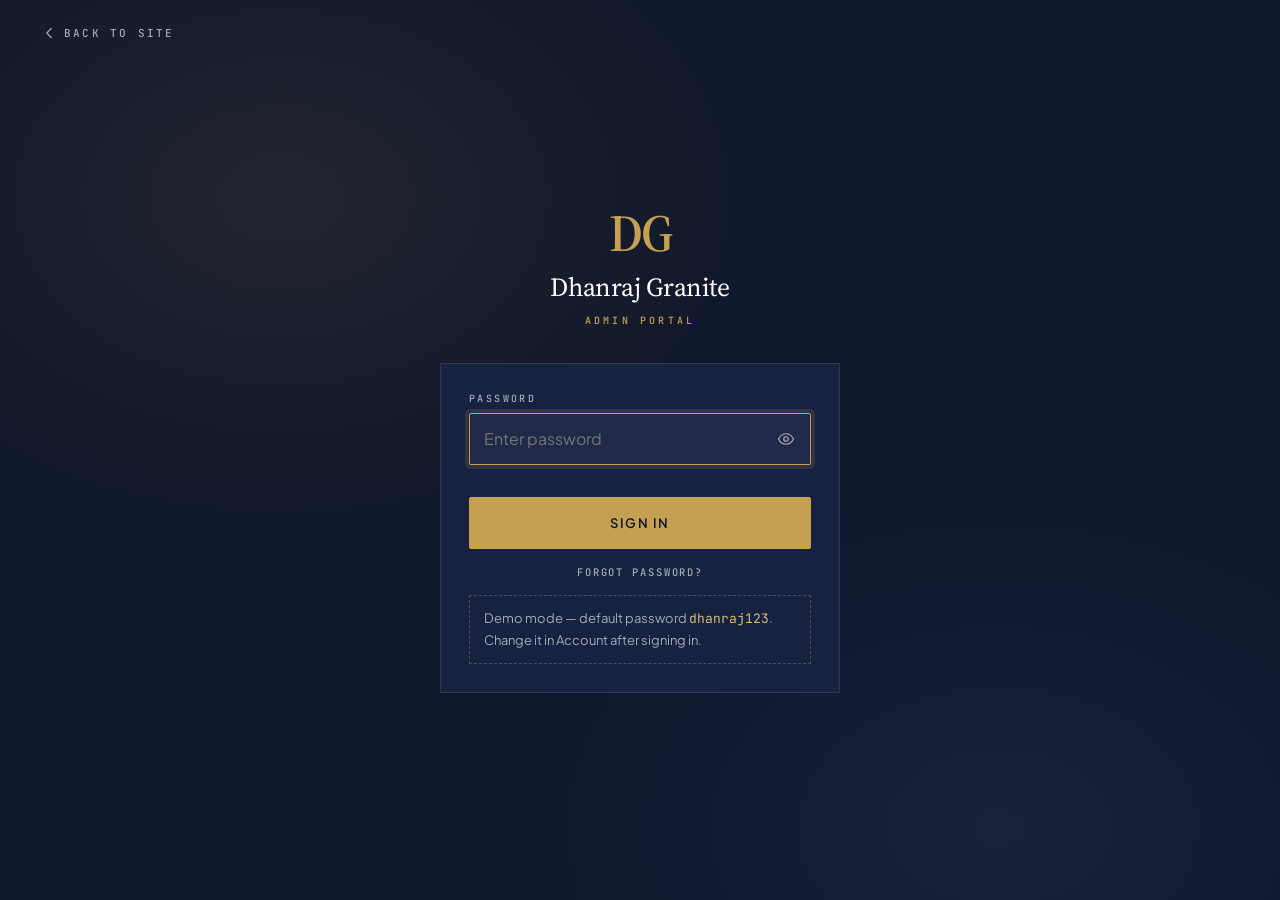
==== admin.html @ 859ed2db "Build Dhanraj Granite website with admin-managed catalogue Customer site (home, products with filter" ====
<!doctype html>
<html lang="en">
<head>
  <meta charset="utf-8">
  <meta name="viewport" content="width=device-width, initial-scale=1, viewport-fit=cover">
  <meta name="robots" content="noindex, nofollow">
  <title>Admin — Dhanraj Granite</title>
  <meta name="theme-color" content="#0f172b">
  <link rel="icon" href="data:image/svg+xml,%3Csvg xmlns='http://www.w3.org/2000/svg' viewBox='0 0 64 64'%3E%3Crect width='64' height='64' rx='12' fill='%230f172b'/%3E%3Ctext x='50%25' y='56%25' text-anchor='middle' dominant-baseline='middle' font-family='Georgia,serif' font-weight='700' font-size='30' fill='%23c6a052'%3EDG%3C/text%3E%3C/svg%3E">
  <link rel="preconnect" href="https://fonts.googleapis.com">
  <link rel="preconnect" href="https://fonts.gstatic.com" crossorigin>
  <link rel="stylesheet" href="https://fonts.googleapis.com/css2?family=JetBrains+Mono:wght@400;500&family=Plus+Jakarta+Sans:wght@300;400;500;600&family=Source+Serif+4:ital,opsz,wght@0,8..60,300;0,8..60,400;0,8..60,600;1,8..60,400&display=swap">
  <link rel="stylesheet" href="assets/css/main.css">
  <link rel="stylesheet" href="assets/css/admin.css">
</head>
<body class="admin">
  <div id="root"><div class="ad-boot"><span class="logo__mark">DG</span></div></div>
  <div class="drawer" id="drawer" aria-hidden="true">
    <div class="drawer__scrim" data-dclose></div>
    <aside class="drawer__panel" role="dialog" aria-modal="true" aria-labelledby="drawerTitle"></aside>
  </div>
  <div class="confirm" id="confirm" aria-hidden="true"></div>
  <script type="module" src="assets/js/admin.js"></script>
</body>
</html>
---- assets/css/main.css ----
/* Dhanraj Granite — customer site */

:root {
  --navy: #0f172b;
  --navy-2: #172140;
  --navy-3: #1f2b4f;
  --ink: #131a2c;
  --gold: #c6a052;
  --gold-2: #dcbd72;
  --gold-soft: rgba(198, 160, 82, 0.14);
  --paper: #f6f4ef;
  --paper-2: #efebe3;
  --stone: #e6e0d4;
  --muted: #6a6f7d;
  --muted-light: rgba(255, 255, 255, 0.62);
  --line: rgba(19, 26, 44, 0.1);
  --line-light: rgba(255, 255, 255, 0.1);
  --wa: #25d366;

  --serif: 'Source Serif 4', 'Iowan Old Style', Georgia, serif;
  --sans: 'Plus Jakarta Sans', system-ui, -apple-system, 'Segoe UI', sans-serif;
  --mono: 'JetBrains Mono', ui-monospace, 'SFMono-Regular', Menlo, monospace;

  --gutter: clamp(16px, 4vw, 40px);
  --maxw: 1240px;
  --header-h: 76px;
  --ease: cubic-bezier(0.22, 0.7, 0.18, 1);
  --ease-soft: cubic-bezier(0.4, 0, 0.2, 1);
  --radius: 2px;
  --shadow: 0 1px 2px rgba(15, 23, 43, 0.04), 0 12px 32px -12px rgba(15, 23, 43, 0.18);
  --shadow-lg: 0 30px 80px -20px rgba(8, 12, 26, 0.45);
}

*, *::before, *::after { box-sizing: border-box; }
html { -webkit-text-size-adjust: 100%; scroll-behavior: smooth; }
html.locked { overflow: hidden; padding-right: var(--sbw, 0); }
body {
  margin: 0;
  background: var(--paper);
  color: var(--ink);
  font: 400 16px/1.65 var(--sans);
  -webkit-font-smoothing: antialiased;
  -moz-osx-font-smoothing: grayscale;
  text-rendering: optimizeLegibility;
  overflow-x: hidden;
}
img { display: block; max-width: 100%; height: auto; }
a { color: inherit; text-decoration: none; }
button { font: inherit; color: inherit; background: none; border: 0; cursor: pointer; padding: 0; }
input, select, textarea { font: inherit; color: inherit; }
::selection { background: var(--gold); color: var(--navy); }
:focus-visible { outline: 2px solid var(--gold); outline-offset: 3px; }

h1, h2, h3, h4 { font-family: var(--serif); font-weight: 400; letter-spacing: -0.015em; line-height: 1.08; margin: 0; }
h1 em, h2 em, h3 em { font-style: italic; }
p { margin: 0; }

.container { width: 100%; max-width: calc(var(--maxw) + var(--gutter) * 2); margin: 0 auto; padding: 0 var(--gutter); }
.eyebrow {
  display: inline-block;
  font: 500 11px/1.4 var(--mono);
  letter-spacing: 0.32em;
  text-transform: uppercase;
  color: var(--gold);
}
.lead { font-size: clamp(16px, 1.6vw, 18px); color: var(--muted); max-width: 640px; }
.gold { color: var(--gold); }
.sr-only { position: absolute; width: 1px; height: 1px; overflow: hidden; clip: rect(0 0 0 0); white-space: nowrap; }

/* ----------------------------------------------------------------- logo */
.logo { display: inline-flex; align-items: center; gap: 10px; line-height: 1; }
.logo__mark { font: 600 32px/1 var(--serif); color: var(--gold); letter-spacing: -0.04em; }
.logo__word { display: flex; flex-direction: column; gap: 3px; padding-left: 10px; border-left: 1px solid rgba(198, 160, 82, 0.55); }
.logo__word b { font: 600 12px/1 var(--serif); letter-spacing: 0.16em; color: var(--gold-2); }
.logo__word i { font: 400 12px/1 var(--serif); letter-spacing: 0.24em; color: var(--gold); font-style: normal; }
.logo--lg .logo__mark { font-size: 52px; }
.logo--lg .logo__word b, .logo--lg .logo__word i { font-size: 18px; }

/* --------------------------------------------------------------- buttons */
.btn {
  --bg: var(--gold);
  --fg: var(--navy);
  position: relative;
  display: inline-flex;
  align-items: center;
  justify-content: center;
  gap: 10px;
  min-height: 52px;
  padding: 0 26px;
  background: var(--bg);
  color: var(--fg);
  border: 1px solid var(--bg);
  border-radius: var(--radius);
  font: 600 13px/1 var(--sans);
  letter-spacing: 0.12em;
  text-transform: uppercase;
  white-space: nowrap;
  overflow: hidden;
  isolation: isolate;
  transition: color 0.45s var(--ease), border-color 0.45s var(--ease), transform 0.45s var(--ease), box-shadow 0.45s var(--ease);
}
.btn::before {
  content: '';
  position: absolute;
  inset: 0;
  background: var(--gold-2);
  transform: translateY(101%);
  transition: transform 0.55s var(--ease);
  z-index: -1;
}
.btn:hover::before { transform: translateY(0); }
.btn:hover { box-shadow: 0 10px 30px -10px rgba(198, 160, 82, 0.6); }
.btn:active { transform: translateY(1px) scale(0.99); }
.btn svg { transition: transform 0.45s var(--ease); }
.btn:hover svg { transform: translate(2px, -2px); }
.btn--ghost { --bg: transparent; --fg: #fff; border-color: rgba(255, 255, 255, 0.4); }
.btn--ghost::before { background: #fff; }
.btn--ghost:hover { color: var(--navy); border-color: #fff; box-shadow: none; }
.btn--line { --bg: transparent; --fg: var(--ink); border-color: var(--line); background: transparent; }
.btn--line::before { background: var(--navy); }
.btn--line:hover { color: #fff; border-color: var(--navy); box-shadow: none; }
.btn--wa { --bg: var(--wa); --fg: #fff; }
.btn--wa::before { background: #1fbe5b; }
.btn--wa:hover { box-shadow: 0 10px 30px -10px rgba(37, 211, 102, 0.6); }
.btn--sm { min-height: 42px; padding: 0 18px; font-size: 12px; }
.btn--block { width: 100%; }

.link-arrow {
  display: inline-flex; align-items: center; gap: 8px;
  font-weight: 500; color: var(--ink);
  transition: color 0.3s, gap 0.4s var(--ease);
}
.link-arrow:hover { color: var(--gold); gap: 12px; }

/* ---------------------------------------------------------------- header */
.header {
  position: fixed;
  inset: 0 0 auto 0;
  z-index: 50;
  height: var(--header-h);
  color: #fff;
  transition: background 0.5s var(--ease-soft), box-shadow 0.5s var(--ease-soft), transform 0.5s var(--ease);
}
.header::before {
  content: '';
  position: absolute;
  inset: 0;
  background: rgba(15, 23, 43, 0.92);
  -webkit-backdrop-filter: saturate(1.4) blur(14px);
  backdrop-filter: saturate(1.4) blur(14px);
  transition: opacity 0.5s var(--ease-soft);
  z-index: -1;
}
.header.is-clear::before { opacity: 0; }
.header.is-hidden { transform: translateY(-100%); }
.header__in { height: 100%; display: flex; align-items: center; gap: 24px; }
#brand { margin-right: auto; }
.nav { display: flex; gap: 4px; }
.nav a {
  position: relative;
  padding: 8px 12px;
  font-size: 14.5px;
  color: rgba(255, 255, 255, 0.82);
  transition: color 0.3s;
}
.nav a::after {
  content: '';
  position: absolute;
  left: 12px; right: 12px; bottom: 2px;
  height: 1px;
  background: var(--gold);
  transform: scaleX(0);
  transform-origin: right;
  transition: transform 0.5s var(--ease);
}
.nav a:hover { color: #fff; }
.nav a:hover::after, .nav a.is-active::after { transform: scaleX(1); transform-origin: left; }
.nav a.is-active { color: var(--gold-2); }
.header__phone { display: inline-flex; align-items: center; gap: 8px; font: 400 12.5px var(--mono); color: rgba(255, 255, 255, 0.82); white-space: nowrap; }
.header__phone:hover { color: var(--gold-2); }
.header .btn { min-height: 40px; padding: 0 18px; font-size: 12px; }
.burger { display: none; width: 44px; height: 44px; margin-right: -10px; align-items: center; justify-content: center; position: relative; }
.burger span { position: absolute; left: 12px; right: 12px; height: 1.5px; background: #fff; transition: transform 0.5s var(--ease), opacity 0.3s; }
.burger span:nth-child(1) { transform: translateY(-4px); }
.burger span:nth-child(2) { transform: translateY(4px); }
.menu-open .burger span:nth-child(1) { transform: rotate(45deg); }
.menu-open .burger span:nth-child(2) { transform: rotate(-45deg); }

.mobile-menu {
  position: fixed;
  inset: 0;
  z-index: 45;
  background: var(--navy);
  color: #fff;
  display: flex;
  flex-direction: column;
  padding: calc(var(--header-h) + 24px) var(--gutter) 32px;
  clip-path: circle(0 at calc(100% - 38px) 38px);
  transition: clip-path 0.8s var(--ease);
  visibility: hidden;
}
.menu-open .mobile-menu { clip-path: circle(150% at calc(100% - 38px) 38px); visibility: visible; }
.mobile-menu nav { display: flex; flex-direction: column; }
.mobile-menu nav a {
  font: 400 clamp(30px, 8vw, 42px)/1.25 var(--serif);
  padding: 6px 0;
  opacity: 0;
  transform: translateY(16px);
  transition: opacity 0.5s var(--ease), transform 0.6s var(--ease), color 0.3s;
}
.mobile-menu nav a.is-active { color: var(--gold-2); font-style: italic; }
.menu-open .mobile-menu nav a { opacity: 1; transform: none; }
.mobile-menu__foot { margin-top: auto; display: grid; gap: 14px; opacity: 0; transition: opacity 0.6s 0.35s; }
.menu-open .mobile-menu__foot { opacity: 1; }
.mobile-menu__foot a.plain { display: flex; gap: 10px; align-items: center; color: var(--muted-light); font-size: 15px; }

@media (max-width: 1100px) {
  .header__phone { display: none; }
}
@media (max-width: 960px) {
  :root { --header-h: 64px; }
  .nav, .header .btn { display: none; }
  .burger { display: inline-flex; }
  .logo__mark { font-size: 28px; }
}

/* ------------------------------------------------------------------ main */
main { min-height: 70vh; transition: opacity 0.35s var(--ease-soft), transform 0.5s var(--ease); }
main.is-leaving { opacity: 0; transform: translateY(10px); }
.section { padding: clamp(72px, 10vw, 140px) 0; }
.section--tight { padding: clamp(56px, 7vw, 96px) 0; }
.section--dark { background: var(--navy); color: #fff; }
.section--stone { background: var(--paper-2); }
.section__head { display: flex; align-items: flex-end; justify-content: space-between; gap: 24px; margin-bottom: clamp(32px, 5vw, 56px); flex-wrap: wrap; }
.section__head h2 { font-size: clamp(34px, 5vw, 60px); margin-top: 14px; }
.section__head .lead { margin-top: 16px; }

/* page head (inner pages) */
.page-head { padding: calc(var(--header-h) + clamp(56px, 9vw, 120px)) 0 clamp(48px, 7vw, 96px); border-bottom: 1px solid var(--line); position: relative; overflow: hidden; }
.page-head h1 { font-size: clamp(48px, 8.5vw, 108px); margin: 18px 0 24px; line-height: 0.98; }
.page-head h1 em { display: block; }
.page-head::after {
  content: '';
  position: absolute;
  right: -10%; top: 10%;
  width: min(560px, 60vw); aspect-ratio: 1;
  background: radial-gradient(circle, rgba(198, 160, 82, 0.12), transparent 65%);
  pointer-events: none;
  animation: drift 18s ease-in-out infinite alternate;
}
@keyframes drift { to { transform: translate(-8%, 12%) scale(1.1); } }

/* ------------------------------------------------------------------ hero */
.hero {
  position: relative;
  min-height: 100vh;
  min-height: 100svh;
  display: flex;
  flex-direction: column;
  justify-content: flex-end;
  color: #fff;
  background: var(--navy);
  overflow: hidden;
  isolation: isolate;
}
.hero__bg { position: absolute; inset: -6% 0; z-index: -2; will-change: transform; }
.hero__bg img { width: 100%; height: 100%; object-fit: cover; animation: kenburns 22s var(--ease-soft) both; }
@keyframes kenburns { from { transform: scale(1.12); } to { transform: scale(1); } }
.hero::before {
  content: '';
  position: absolute; inset: 0; z-index: -1;
  background:
    radial-gradient(120% 80% at 80% 20%, rgba(198, 160, 82, 0.12), transparent 60%),
    linear-gradient(180deg, rgba(15, 23, 43, 0.35) 0%, rgba(15, 23, 43, 0.55) 55%, rgba(15, 23, 43, 0.96) 100%);
}
.hero__content { padding-top: calc(var(--header-h) + 48px); padding-bottom: clamp(48px, 8vw, 88px); }
.hero h1 { font-size: clamp(46px, 9vw, 120px); line-height: 0.98; letter-spacing: -0.025em; margin: 22px 0 28px; }
.hero h1 .line { display: block; overflow: hidden; padding-bottom: 0.06em; }
.hero h1 .line > span { display: inline-block; transform: translateY(105%); animation: rise 1.3s var(--ease) forwards; }
.hero h1 .line:nth-child(2) > span { animation-delay: 0.14s; }
.hero h1 em { color: var(--gold); }
@keyframes rise { to { transform: none; } }
.hero p { max-width: 620px; color: rgba(255, 255, 255, 0.78); font-size: clamp(16px, 1.6vw, 19px); }
.hero__ctas { display: flex; gap: 14px; flex-wrap: wrap; margin-top: 36px; }
.hero .fade-up { opacity: 0; transform: translateY(18px); animation: fadeUp 1.1s var(--ease) forwards; }
.hero .d1 { animation-delay: 0.35s; } .hero .d2 { animation-delay: 0.5s; } .hero .d3 { animation-delay: 0.65s; }
@keyframes fadeUp { to { opacity: 1; transform: none; } }
.hero__scroll {
  position: absolute; right: var(--gutter); bottom: clamp(48px, 8vw, 88px);
  display: flex; flex-direction: column; align-items: center; gap: 12px;
  font: 400 10px var(--mono); letter-spacing: 0.3em; color: var(--muted-light); writing-mode: vertical-rl;
}
.hero__scroll::after { content: ''; width: 1px; height: 56px; background: linear-gradient(var(--gold), transparent); animation: scrollcue 2.4s ease-in-out infinite; transform-origin: top; }
@keyframes scrollcue { 0% { transform: scaleY(0); } 50% { transform: scaleY(1); } 100% { transform: scaleY(1); opacity: 0; } }
@media (max-width: 720px) { .hero__scroll { display: none; } .hero__ctas .btn { flex: 1 1 auto; } }

/* stats */
.stats { background: var(--navy); color: #fff; }
.stats__grid { display: grid; grid-template-columns: repeat(4, 1fr); }
.stat { padding: clamp(28px, 4vw, 48px) clamp(16px, 2.4vw, 32px); border-left: 1px solid var(--line-light); }
.stat:first-child { border-left: 0; padding-left: 0; }
.stat b { display: block; font: 400 clamp(36px, 4.6vw, 56px)/1 var(--serif); color: var(--gold-2); letter-spacing: -0.02em; }
.stat span { display: block; margin-top: 12px; font: 400 10.5px/1.5 var(--mono); letter-spacing: 0.26em; text-transform: uppercase; color: var(--muted-light); }
@media (max-width: 720px) {
  .stats__grid { grid-template-columns: 1fr 1fr; }
  .stat { padding: 28px 16px; }
  .stat:nth-child(odd) { border-left: 0; padding-left: 0; }
  .stat:nth-child(n + 3) { border-top: 1px solid var(--line-light); }
}

/* -------------------------------------------------------------- products */
.grid { display: grid; gap: clamp(16px, 2.4vw, 28px); }
.grid--4 { grid-template-columns: repeat(4, 1fr); }
.grid--3 { grid-template-columns: repeat(3, 1fr); }
.grid--2 { grid-template-columns: repeat(2, 1fr); }
@media (max-width: 1000px) { .grid--4 { grid-template-columns: repeat(3, 1fr); } }
@media (max-width: 820px) { .grid--4, .grid--3 { grid-template-columns: repeat(2, 1fr); } }
@media (max-width: 640px) { .grid--2 { grid-template-columns: 1fr; } }

.card { position: relative; display: block; text-align: left; width: 100%; }
.card__media {
  position: relative;
  display: block;
  aspect-ratio: 4 / 5;
  overflow: hidden;
  background: var(--stone);
  border-radius: var(--radius);
}
.card__media img {
  width: 100%; height: 100%; object-fit: cover;
  transition: transform 1.4s var(--ease), filter 0.8s var(--ease);
}
.card__media::after {
  content: '';
  position: absolute; inset: 0;
  background: linear-gradient(180deg, transparent 55%, rgba(15, 23, 43, 0.35));
  opacity: 0;
  transition: opacity 0.6s var(--ease);
}
.card:hover .card__media img { transform: scale(1.06); }
.card:hover .card__media::after { opacity: 1; }
.card__tag {
  position: absolute; left: 12px; bottom: 12px; z-index: 1;
  padding: 6px 10px;
  background: rgba(15, 23, 43, 0.82);
  color: #fff;
  font: 500 9.5px/1 var(--mono);
  letter-spacing: 0.22em;
  text-transform: uppercase;
  -webkit-backdrop-filter: blur(6px);
  backdrop-filter: blur(6px);
}
.card__peek {
  position: absolute; right: 12px; top: 12px; z-index: 1;
  width: 40px; height: 40px; border-radius: 50%;
  display: grid; place-items: center;
  background: rgba(255, 255, 255, 0.92); color: var(--navy);
  opacity: 0; transform: scale(0.8);
  transition: opacity 0.4s var(--ease), transform 0.5s var(--ease);
}
.card:hover .card__peek { opacity: 1; transform: none; }
.card__body { padding-top: 16px; }
.card__title { font: 400 clamp(19px, 2vw, 23px)/1.2 var(--serif); }
.card__meta { margin-top: 6px; font: 400 10.5px/1.5 var(--mono); letter-spacing: 0.18em; text-transform: uppercase; color: var(--muted); }
.card__actions { display: flex; align-items: center; justify-content: space-between; gap: 10px; margin-top: 14px; padding-top: 14px; border-top: 1px solid var(--line); }
.card__actions .specs { font: 500 11px var(--mono); letter-spacing: 0.18em; text-transform: uppercase; color: var(--ink); transition: color 0.3s; }
.card__actions .specs:hover { color: var(--gold); }
.pill-wa {
  display: inline-flex; align-items: center; gap: 6px;
  padding: 7px 12px 7px 9px;
  border-radius: 999px;
  background: rgba(37, 211, 102, 0.1);
  color: #128c4a;
  font: 600 11px var(--sans); letter-spacing: 0.06em; text-transform: uppercase;
  transition: background 0.3s, color 0.3s;
}
.pill-wa svg { width: 16px; height: 16px; }
.pill-wa:hover { background: var(--wa); color: #fff; }
@media (max-width: 520px) {
  .card__actions .specs { font-size: 10px; letter-spacing: 0.12em; }
  .pill-wa span { display: none; }
  .pill-wa { padding: 8px; }
  .card__tag { left: 8px; bottom: 8px; font-size: 8.5px; padding: 5px 7px; }
}

/* catalogue tools */
.tools { display: flex; gap: 12px; align-items: center; justify-content: space-between; flex-wrap: wrap; }
.search {
  position: relative; flex: 1 1 280px; max-width: 420px;
}
.search svg { position: absolute; left: 16px; top: 50%; transform: translateY(-50%); color: var(--muted); }
.search input {
  width: 100%; height: 50px; padding: 0 16px 0 46px;
  border: 1px solid var(--line); background: #fff; border-radius: var(--radius);
  outline: none; transition: border-color 0.3s, box-shadow 0.3s;
}
.search input:focus { border-color: var(--gold); box-shadow: 0 0 0 4px var(--gold-soft); }
.toggle-filters {
  display: inline-flex; align-items: center; gap: 10px; height: 50px; padding: 0 18px;
  border: 1px solid var(--line); background: #fff; border-radius: var(--radius);
  font: 500 11px var(--mono); letter-spacing: 0.2em; text-transform: uppercase;
  transition: border-color 0.3s, background 0.3s;
}
.toggle-filters:hover, .toggle-filters[aria-expanded='true'] { border-color: var(--ink); }
.toggle-filters .count { display: inline-grid; place-items: center; min-width: 20px; height: 20px; padding: 0 6px; border-radius: 10px; background: var(--gold); color: var(--navy); font-size: 10px; letter-spacing: 0; }
.filters { display: grid; grid-template-rows: 0fr; transition: grid-template-rows 0.6s var(--ease); }
.filters.is-open { grid-template-rows: 1fr; }
.filters > div { overflow: hidden; }
.filters__in { padding-top: 24px; display: grid; gap: 16px; }
.filter-row { display: flex; gap: 14px; align-items: baseline; }
.filter-row > span { flex: 0 0 96px; font: 500 10px var(--mono); letter-spacing: 0.24em; text-transform: uppercase; color: var(--muted); }
.chips { display: flex; flex-wrap: wrap; gap: 8px; }
.chip {
  padding: 8px 14px;
  border: 1px solid var(--line);
  border-radius: 999px;
  background: transparent;
  font: 500 11px/1 var(--mono); letter-spacing: 0.12em; text-transform: uppercase;
  color: var(--muted);
  transition: background 0.35s var(--ease), color 0.35s, border-color 0.35s;
}
.chip:hover { border-color: var(--ink); color: var(--ink); }
.chip.is-on { background: var(--gold); border-color: var(--gold); color: var(--navy); }
@media (max-width: 640px) {
  .filter-row { flex-direction: column; gap: 10px; }
  .filter-row > span { flex: none; }
  .search { max-width: none; }
  .chips { flex-wrap: nowrap; overflow-x: auto; margin: 0 calc(var(--gutter) * -1); padding: 0 var(--gutter) 4px; scrollbar-width: none; }
  .chips::-webkit-scrollbar { display: none; }
  .chip { flex: 0 0 auto; }
}
.result-count { margin: 32px 0 20px; font: 400 11px var(--mono); letter-spacing: 0.22em; text-transform: uppercase; color: var(--muted); }
.empty { padding: 72px 0; text-align: center; color: var(--muted); }
.empty h3 { font-size: 28px; color: var(--ink); margin-bottom: 8px; }

/* grid item entrance */
.stagger > * { animation: itemIn 0.9s var(--ease) both; }
@keyframes itemIn { from { opacity: 0; transform: translateY(22px); } }

/* -------------------------------------------------------- process (home) */
.process { display: grid; grid-template-columns: 1fr 1.6fr; gap: clamp(32px, 6vw, 96px); align-items: start; }
.process h2 { font-size: clamp(36px, 5vw, 62px); margin: 16px 0 20px; }
.process p.lead { color: var(--muted-light); }
.process__list { display: grid; grid-template-columns: repeat(2, 1fr); gap: 1px; background: var(--line-light); border: 1px solid var(--line-light); }
.process__item { background: var(--navy); padding: clamp(24px, 3vw, 36px); transition: background 0.6s var(--ease); min-height: 200px; }
.process__item:hover { background: var(--navy-2); }
.process__item b { font: 400 13px var(--mono); color: var(--gold); letter-spacing: 0.1em; }
.process__item h3 { font-size: 22px; margin: 18px 0 10px; }
.process__item p { color: var(--muted-light); font-size: 14.5px; }
@media (max-width: 900px) { .process { grid-template-columns: 1fr; } }
@media (max-width: 560px) { .process__list { grid-template-columns: 1fr; } .process__item { min-height: 0; } }

/* gallery preview / masonry */
.masonry { columns: 3 300px; column-gap: clamp(12px, 2vw, 22px); }
.masonry > * { break-inside: avoid; margin-bottom: clamp(12px, 2vw, 22px); }
.tile { position: relative; display: block; width: 100%; overflow: hidden; background: var(--stone); border-radius: var(--radius); }
.tile img { width: 100%; transition: transform 1.4s var(--ease); }
.tile:nth-child(3n + 1) img { aspect-ratio: 4 / 5; object-fit: cover; }
.tile:nth-child(3n + 2) img { aspect-ratio: 4 / 3; object-fit: cover; }
.tile:nth-child(3n) img { aspect-ratio: 1; object-fit: cover; }
.tile__cap {
  position: absolute; inset: auto 0 0 0; padding: 48px 18px 18px;
  background: linear-gradient(180deg, transparent, rgba(15, 23, 43, 0.85));
  color: #fff; text-align: left;
  opacity: 0; transform: translateY(10px);
  transition: opacity 0.5s var(--ease), transform 0.6s var(--ease);
}
.tile__cap small { display: block; font: 500 9.5px var(--mono); letter-spacing: 0.24em; text-transform: uppercase; color: var(--gold-2); margin-bottom: 6px; }
.tile__cap b { font: 400 19px/1.2 var(--serif); }
.tile:hover img { transform: scale(1.05); }
.tile:hover .tile__cap, .tile:focus-visible .tile__cap { opacity: 1; transform: none; }
@media (hover: none) { .tile__cap { opacity: 1; transform: none; } }

/* ----------------------------------------------------------- testimonials */
.quotes { position: relative; }
.quotes__track { display: grid; }
.quote {
  grid-area: 1 / 1;
  position: relative;
  padding: clamp(28px, 5vw, 56px);
  background: var(--navy-2);
  border: 1px solid var(--line-light);
  opacity: 0; visibility: hidden;
  transform: translateX(24px);
  transition: opacity 0.9s var(--ease), transform 1s var(--ease), visibility 0s 0.9s;
}
.quote.is-on { opacity: 1; visibility: visible; transform: none; transition: opacity 0.9s var(--ease), transform 1s var(--ease); }
.quote.is-prev { transform: translateX(-24px); }
.quote > svg { position: absolute; right: clamp(20px, 4vw, 44px); top: clamp(20px, 4vw, 40px); color: rgba(198, 160, 82, 0.18); }
.quote__stars { display: flex; gap: 3px; color: var(--gold); }
.quote blockquote { margin: 22px 0 28px; font: 400 clamp(20px, 2.6vw, 30px)/1.4 var(--serif); max-width: 860px; }
.quote footer { display: flex; align-items: center; gap: 14px; }
.avatar { width: 42px; height: 42px; border-radius: 50%; display: grid; place-items: center; background: var(--gold-soft); color: var(--gold-2); font: 500 16px var(--serif); border: 1px solid rgba(198, 160, 82, 0.3); overflow: hidden; }
.avatar img { width: 100%; height: 100%; object-fit: cover; }
.quote footer b { display: block; font-weight: 500; }
.quote footer small { display: block; font: 400 10px var(--mono); letter-spacing: 0.22em; text-transform: uppercase; color: var(--muted-light); margin-top: 2px; }
.quotes__nav { display: flex; gap: 10px; }
.round {
  width: 46px; height: 46px; border-radius: 50%;
  display: grid; place-items: center;
  border: 1px solid var(--line-light); color: #fff;
  transition: background 0.4s, border-color 0.4s, color 0.4s;
}
.round:hover { background: var(--gold); border-color: var(--gold); color: var(--navy); }
.dots { display: flex; gap: 8px; justify-content: center; margin-top: 28px; }
.dots button { width: 8px; height: 3px; background: rgba(255, 255, 255, 0.25); transition: width 0.6s var(--ease), background 0.4s; padding: 0; }
.dots button.is-on { width: 28px; background: var(--gold); }
.dots button::before { content: ''; display: block; height: 24px; margin-top: -10px; }

/* CTA band */
.cta { position: relative; text-align: center; color: #fff; overflow: hidden; isolation: isolate; background: var(--navy); }
.cta__bg { position: absolute; inset: 0; z-index: -2; }
.cta__bg img { width: 100%; height: 100%; object-fit: cover; opacity: 0.5; }
.cta::before { content: ''; position: absolute; inset: 0; z-index: -1; background: radial-gradient(70% 90% at 50% 50%, rgba(15, 23, 43, 0.55), rgba(15, 23, 43, 0.95)); }
.cta h2 { font-size: clamp(34px, 5vw, 64px); max-width: 820px; margin: 18px auto 18px; }
.cta p { color: var(--muted-light); max-width: 520px; margin: 0 auto 36px; }

/* ---------------------------------------------------------------- footer */
.footer { background: var(--navy); color: #fff; border-top: 1px solid var(--line-light); }
.footer__grid { display: grid; grid-template-columns: 1.6fr 1fr 1.2fr; gap: 48px; padding: clamp(64px, 8vw, 96px) 0 56px; }
.footer p { color: var(--muted-light); margin-top: 22px; max-width: 420px; font-size: 15px; }
.footer h4 { font: 500 10px var(--mono); letter-spacing: 0.3em; text-transform: uppercase; color: var(--gold); margin-bottom: 18px; }
.footer ul { list-style: none; margin: 0; padding: 0; display: grid; gap: 10px; }
.footer li a, .footer li span { display: inline-flex; align-items: flex-start; gap: 10px; color: rgba(255, 255, 255, 0.82); transition: color 0.3s; font-size: 15px; }
.footer li svg { flex: none; margin-top: 3px; color: var(--muted-light); }
.footer li a:hover { color: var(--gold-2); }
.socials { display: flex; gap: 10px; margin-top: 26px; }
.socials a { width: 44px; height: 44px; display: grid; place-items: center; border: 1px solid var(--line-light); color: rgba(255, 255, 255, 0.82); transition: border-color 0.3s, color 0.3s, background 0.3s; }
.socials a:hover { border-color: var(--gold); color: var(--gold-2); background: rgba(198, 160, 82, 0.08); }
.footer__bar { display: flex; justify-content: space-between; align-items: center; gap: 16px; flex-wrap: wrap; padding: 24px 0 32px; border-top: 1px solid var(--line-light); font: 400 11px var(--mono); color: var(--muted-light); letter-spacing: 0.06em; }
.footer__bar .est { letter-spacing: 0.32em; }
.footer__bar a:hover { color: var(--gold-2); }
@media (max-width: 860px) { .footer__grid { grid-template-columns: 1fr 1fr; } .footer__brand { grid-column: 1 / -1; } }
@media (max-width: 520px) { .footer__grid { grid-template-columns: 1fr; gap: 36px; } }

/* WhatsApp FAB */
.fab {
  position: fixed; right: clamp(16px, 3vw, 28px); bottom: clamp(16px, 3vw, 28px); z-index: 40;
  width: 58px; height: 58px; border-radius: 50%;
  display: grid; place-items: center;
  background: var(--wa); color: #fff;
  box-shadow: 0 12px 30px -8px rgba(37, 211, 102, 0.55);
  transition: transform 0.5s var(--ease);
  animation: fabIn 0.8s 1s var(--ease) both;
}
.fab svg { width: 28px; height: 28px; }
.fab::before { content: ''; position: absolute; inset: 0; border-radius: 50%; border: 2px solid var(--wa); animation: ripple 2.8s ease-out infinite; }
.fab:hover { transform: scale(1.07) rotate(-6deg); }
@keyframes ripple { 0% { transform: scale(1); opacity: 0.6; } 100% { transform: scale(1.7); opacity: 0; } }
@keyframes fabIn { from { opacity: 0; transform: scale(0.6) translateY(20px); } }

/* --------------------------------------------------------------- modal */
.modal {
  position: fixed; inset: 0; z-index: 80;
  display: grid; place-items: center;
  padding: var(--gutter);
  visibility: hidden;
}
.modal.is-open { visibility: visible; }
.modal__scrim { position: absolute; inset: 0; background: rgba(10, 15, 30, 0.6); -webkit-backdrop-filter: blur(6px); backdrop-filter: blur(6px); opacity: 0; transition: opacity 0.5s var(--ease-soft); }
.modal.is-open .modal__scrim { opacity: 1; }
.modal__panel {
  position: relative;
  width: min(980px, 100%);
  max-height: calc(100vh - var(--gutter) * 2);
  max-height: calc(100dvh - var(--gutter) * 2);
  overflow: auto;
  background: var(--paper);
  box-shadow: var(--shadow-lg);
  opacity: 0; transform: translateY(24px) scale(0.98);
  transition: opacity 0.5s var(--ease), transform 0.6s var(--ease);
  overscroll-behavior: contain;
}
.modal.is-open .modal__panel { opacity: 1; transform: none; }
.modal__close { position: absolute; right: 14px; top: 14px; z-index: 2; width: 42px; height: 42px; border-radius: 50%; display: grid; place-items: center; background: rgba(255, 255, 255, 0.9); transition: transform 0.4s var(--ease), background 0.3s; }
.modal__close:hover { transform: rotate(90deg); background: #fff; }

.qv { display: grid; grid-template-columns: 1.1fr 1fr; }
.qv__media { background: var(--stone); min-height: 100%; position: relative; }
.qv__media img { width: 100%; height: 100%; object-fit: cover; min-height: 420px; }
.qv__body { padding: clamp(28px, 4vw, 48px); display: flex; flex-direction: column; }
.qv__body h2 { font-size: clamp(30px, 3.6vw, 42px); margin: 12px 0 8px; }
.qv__body .desc { color: var(--muted); margin-top: 6px; }
.specs-grid { display: grid; grid-template-columns: 1fr 1fr; gap: 22px 24px; margin: 28px 0 32px; padding-top: 24px; border-top: 1px solid var(--line); }
.specs-grid dt { font: 500 9.5px var(--mono); letter-spacing: 0.26em; text-transform: uppercase; color: var(--muted); }
.specs-grid dd { margin: 6px 0 0; font-size: 15.5px; }
.qv__actions { margin-top: auto; display: grid; grid-template-columns: 1fr 1fr; gap: 12px; }
.qv__actions .btn { padding: 0 14px; }
@media (max-width: 760px) {
  .modal { padding: 0; place-items: end center; }
  .modal__panel { max-height: 92vh; max-height: 92dvh; transform: translateY(100%); border-radius: 14px 14px 0 0; }
  .qv { grid-template-columns: 1fr; }
  .qv__media img { min-height: 0; aspect-ratio: 4 / 3; }
  .qv__actions { position: sticky; bottom: 0; background: var(--paper); padding: 14px 0 calc(4px + env(safe-area-inset-bottom)); margin: 0 -2px; }
}
@media (max-width: 400px) { .qv__actions { grid-template-columns: 1fr; } }

/* lightbox */
.lightbox { position: fixed; inset: 0; z-index: 90; background: rgba(8, 12, 24, 0.97); display: grid; place-items: center; opacity: 0; visibility: hidden; transition: opacity 0.5s var(--ease-soft), visibility 0s 0.5s; touch-action: pan-y; }
.lightbox.is-open { opacity: 1; visibility: visible; transition: opacity 0.5s var(--ease-soft); }
.lightbox figure { margin: 0; display: flex; flex-direction: column; align-items: center; gap: 18px; max-width: min(1100px, 92vw); }
.lightbox img { max-height: 76vh; max-height: 76dvh; width: auto; box-shadow: var(--shadow-lg); transition: opacity 0.4s var(--ease-soft), transform 0.6s var(--ease); }
.lightbox img.is-swapping { opacity: 0; transform: scale(0.98); }
.lightbox figcaption { text-align: center; color: #fff; }
.lightbox figcaption small { display: block; font: 500 10px var(--mono); letter-spacing: 0.28em; text-transform: uppercase; color: var(--gold-2); margin-bottom: 6px; }
.lightbox figcaption b { font: 400 22px var(--serif); }
.lightbox .round { position: absolute; top: 50%; transform: translateY(-50%); background: rgba(255, 255, 255, 0.06); }
.lightbox .lb-prev { left: clamp(8px, 3vw, 32px); }
.lightbox .lb-next { right: clamp(8px, 3vw, 32px); }
.lightbox .lb-close { position: absolute; right: clamp(8px, 3vw, 32px); top: clamp(8px, 3vw, 32px); transform: none; }
.lightbox .lb-count { position: absolute; left: clamp(16px, 3vw, 32px); top: clamp(20px, 3vw, 40px); font: 400 11px var(--mono); letter-spacing: 0.2em; color: var(--muted-light); }
@media (max-width: 640px) { .lightbox .lb-prev, .lightbox .lb-next { top: auto; bottom: 24px; transform: none; } }

/* ------------------------------------------------------------- capabilities */
.steps { display: grid; gap: clamp(56px, 9vw, 120px); }
.step { display: grid; grid-template-columns: 1fr 1fr; gap: clamp(28px, 6vw, 88px); align-items: center; }
.step:nth-child(even) .step__media { order: 2; }
.step__media { overflow: hidden; aspect-ratio: 5 / 4; background: var(--stone); }
.step__media img { width: 100%; height: 100%; object-fit: cover; transition: transform 1.6s var(--ease); }
.step:hover .step__media img { transform: scale(1.04); }
.step__num { font: 300 clamp(56px, 7vw, 88px)/1 var(--serif); color: var(--gold); }
.step h3 { font-size: clamp(28px, 3.4vw, 40px); margin: 18px 0 16px; }
.step p { color: var(--muted); max-width: 460px; }
@media (max-width: 760px) { .step { grid-template-columns: 1fr; } .step:nth-child(even) .step__media { order: 0; } }

.spec-cards { display: grid; grid-template-columns: repeat(4, 1fr); gap: 16px; }
.spec-card { padding: 28px 24px; background: var(--navy-2); border: 1px solid var(--line-light); transition: border-color 0.5s, transform 0.6s var(--ease); }
.spec-card:hover { border-color: rgba(198, 160, 82, 0.5); transform: translateY(-4px); }
.spec-card small { display: block; font: 500 9.5px var(--mono); letter-spacing: 0.26em; text-transform: uppercase; color: var(--muted-light); }
.spec-card b { display: block; margin-top: 14px; font: 400 clamp(22px, 2.4vw, 28px)/1.2 var(--serif); color: var(--gold-2); }
@media (max-width: 900px) { .spec-cards { grid-template-columns: 1fr 1fr; } }
@media (max-width: 480px) { .spec-cards { grid-template-columns: 1fr; } }

/* ----------------------------------------------------------------- about */
.about-grid { display: grid; grid-template-columns: 1fr 1fr; gap: clamp(32px, 6vw, 96px); align-items: center; }
.about-grid .media { aspect-ratio: 4 / 5; overflow: hidden; background: var(--stone); }
.about-grid .media img { width: 100%; height: 100%; object-fit: cover; }
.about-grid .story { font: 400 clamp(19px, 2vw, 23px)/1.6 var(--serif); color: var(--ink); }
.duo { display: grid; grid-template-columns: 1fr 1fr; gap: 20px; margin-top: clamp(48px, 7vw, 88px); }
.duo article { padding: clamp(28px, 4vw, 44px); background: #fff; border: 1px solid var(--line); }
.duo h3 { font-size: 28px; margin: 14px 0 12px; }
.duo p { color: var(--muted); }
@media (max-width: 760px) { .about-grid, .duo { grid-template-columns: 1fr; } }

.timeline { position: relative; display: grid; gap: 0; }
.timeline::before { content: ''; position: absolute; left: 120px; top: 8px; bottom: 8px; width: 1px; background: var(--line-light); }
.tl { display: grid; grid-template-columns: 120px 1fr; gap: 0 48px; padding: 28px 0; position: relative; }
.tl::before { content: ''; position: absolute; left: 116px; top: 38px; width: 9px; height: 9px; border-radius: 50%; background: var(--gold); box-shadow: 0 0 0 6px rgba(198, 160, 82, 0.15); }
.tl__year { font: 400 28px/1 var(--serif); color: var(--gold-2); padding-top: 4px; }
.tl__body { padding-left: 32px; display: flex; gap: 24px; align-items: flex-start; }
.tl__body h3 { font-size: 24px; margin-bottom: 8px; }
.tl__body p { color: var(--muted-light); max-width: 560px; }
.tl__body img { width: 120px; aspect-ratio: 4 / 3; object-fit: cover; flex: none; }
@media (max-width: 640px) {
  .timeline::before { left: 4px; }
  .tl { grid-template-columns: 1fr; padding: 22px 0 22px 32px; }
  .tl::before { left: 0; top: 30px; }
  .tl__body { padding-left: 0; margin-top: 10px; flex-direction: column; }
  .tl__body img { width: 100%; max-width: 280px; }
}

/* --------------------------------------------------------------- outlets */
.outlet { padding: clamp(28px, 3.6vw, 40px); background: var(--paper-2); border: 1px solid transparent; transition: border-color 0.5s, background 0.5s, transform 0.6s var(--ease); display: flex; flex-direction: column; }
.outlet:hover { border-color: rgba(198, 160, 82, 0.6); background: #ece6da; transform: translateY(-3px); }
.outlet h3 { font-size: clamp(24px, 2.6vw, 30px); margin: 12px 0 22px; }
.outlet ul { list-style: none; padding: 0; margin: 0 0 26px; display: grid; gap: 14px; color: var(--muted); }
.outlet li { display: flex; gap: 12px; }
.outlet li svg { flex: none; color: var(--gold); margin-top: 3px; }
.outlet li a:hover { color: var(--ink); }
.outlet .maps { margin-top: auto; display: inline-flex; gap: 8px; align-items: center; font: 500 11px var(--mono); letter-spacing: 0.2em; text-transform: uppercase; color: #8a6d2c; }
.outlet .maps:hover { color: var(--ink); }

/* ------------------------------------------------------------- resources */
.res { display: flex; flex-direction: column; justify-content: space-between; gap: 28px; min-height: 180px; padding: clamp(24px, 3vw, 32px); background: var(--paper-2); border: 1px solid transparent; transition: background 0.5s, border-color 0.5s, transform 0.6s var(--ease); }
.res:hover { background: #fff; border-color: var(--line); transform: translateY(-3px); box-shadow: var(--shadow); }
.res__top { display: flex; justify-content: space-between; gap: 16px; }
.res h3 { font-size: clamp(21px, 2.2vw, 26px); line-height: 1.25; }
.res__top svg { flex: none; color: var(--muted); transition: transform 0.5s var(--ease), color 0.3s; }
.res:hover .res__top svg { transform: translate(3px, -3px); color: var(--gold); }
.res small { font: 400 10.5px var(--mono); letter-spacing: 0.22em; text-transform: uppercase; color: var(--muted); }

/* ---------------------------------------------------------------- forms */
.contact { display: grid; grid-template-columns: 1.6fr 1fr; gap: clamp(28px, 5vw, 64px); align-items: start; }
@media (max-width: 900px) { .contact { grid-template-columns: 1fr; } }
.form { display: grid; grid-template-columns: repeat(6, 1fr); gap: 20px 18px; }
.field { grid-column: span 3; display: grid; gap: 8px; align-content: start; }
.field--full { grid-column: 1 / -1; }
.field--third { grid-column: span 2; }
@media (max-width: 640px) { .field, .field--third { grid-column: 1 / -1; } .form .field--half-sm { grid-column: span 3; } }
.field label { font: 500 10px var(--mono); letter-spacing: 0.24em; text-transform: uppercase; color: var(--muted); }
.field label b { color: var(--gold); font-weight: 500; }
.input, .field input, .field select, .field textarea {
  width: 100%; min-height: 50px; padding: 12px 14px;
  border: 1px solid var(--line); background: #fff; border-radius: var(--radius);
  outline: none; transition: border-color 0.3s, box-shadow 0.3s;
  font-size: 16px; /* prevents iOS zoom */
}
.field textarea { min-height: 130px; resize: vertical; }
.field select { appearance: none; background-image: url("data:image/svg+xml,%3Csvg xmlns='http://www.w3.org/2000/svg' width='12' height='12' fill='none' stroke='%236a6f7d' stroke-width='1.6'%3E%3Cpath d='m2 4 4 4 4-4'/%3E%3C/svg%3E"); background-repeat: no-repeat; background-position: right 14px center; padding-right: 38px; }
.field input:focus, .field select:focus, .field textarea:focus { border-color: var(--gold); box-shadow: 0 0 0 4px var(--gold-soft); }
.field.has-error input, .field.has-error select, .field.has-error textarea { border-color: #c2412d; }
.field .err { color: #c2412d; font-size: 12.5px; }
.hp { position: absolute; left: -9999px; width: 1px; height: 1px; opacity: 0; }
.aside-card { padding: clamp(24px, 3vw, 32px); background: var(--paper-2); }
.aside-card + .aside-card { margin-top: 16px; }
.aside-card h4 { font: 500 10px var(--mono); letter-spacing: 0.28em; text-transform: uppercase; color: var(--gold); margin-bottom: 16px; }
.aside-card ul { list-style: none; margin: 0; padding: 0; display: grid; gap: 12px; color: var(--muted); }
.aside-card li { display: flex; gap: 10px; }
.aside-card li svg { flex: none; color: var(--gold); margin-top: 3px; }
.aside-card a:hover { color: var(--ink); }
.success { text-align: center; padding: clamp(40px, 6vw, 72px) 24px; background: var(--paper-2); animation: itemIn 0.8s var(--ease) both; }
.success .tick { width: 72px; height: 72px; margin: 0 auto 22px; border-radius: 50%; display: grid; place-items: center; background: var(--gold); color: var(--navy); }
.success .tick svg { width: 32px; height: 32px; stroke-dasharray: 30; stroke-dashoffset: 30; animation: draw 0.8s 0.3s var(--ease) forwards; }
@keyframes draw { to { stroke-dashoffset: 0; } }
.success h3 { font-size: clamp(28px, 3.4vw, 40px); margin-bottom: 10px; }
.success p { color: var(--muted); max-width: 440px; margin: 0 auto 28px; }

/* ---------------------------------------------------------------- reveal */
[data-reveal] { opacity: 0; transform: translateY(28px); transition: opacity 1.1s var(--ease), transform 1.2s var(--ease); transition-delay: var(--d, 0s); }
[data-reveal].is-in { opacity: 1; transform: none; }

/* skeleton */
.skel { background: linear-gradient(90deg, var(--paper-2) 0%, #f3efe7 40%, var(--paper-2) 80%); background-size: 200% 100%; animation: shimmer 1.6s linear infinite; }
@keyframes shimmer { to { background-position: -200% 0; } }

img.lazy { opacity: 0; transition: opacity 0.9s var(--ease-soft); }
img.lazy.loaded { opacity: 1; }

/* toasts */
.toasts { position: fixed; left: 50%; top: 20px; transform: translateX(-50%); z-index: 100; display: grid; gap: 8px; pointer-events: none; width: max-content; max-width: calc(100vw - 32px); }
.toast { padding: 12px 18px; background: var(--navy); color: #fff; font-size: 14px; border-left: 3px solid var(--gold); box-shadow: var(--shadow-lg); opacity: 0; transform: translateY(-10px); transition: opacity 0.4s var(--ease), transform 0.5s var(--ease); }
.toast.in { opacity: 1; transform: none; }
.toast--err { border-left-color: #e0654f; }

.demo-flag { position: fixed; left: 16px; bottom: 16px; z-index: 30; padding: 8px 12px; background: rgba(15, 23, 43, 0.86); color: var(--gold-2); font: 500 10px var(--mono); letter-spacing: 0.16em; text-transform: uppercase; border: 1px solid rgba(198, 160, 82, 0.3); -webkit-backdrop-filter: blur(6px); backdrop-filter: blur(6px); }

@media (prefers-reduced-motion: reduce) {
  *, *::before, *::after { animation-duration: 0.001s !important; animation-delay: 0s !important; transition-duration: 0.001s !important; scroll-behavior: auto !important; }
  [data-reveal] { opacity: 1; transform: none; }
}
---- assets/css/admin.css ----
/* Dhanraj Granite — admin panel (builds on main.css tokens) */

body.admin { background: var(--paper); min-height: 100vh; }
.ad-boot { min-height: 100vh; display: grid; place-items: center; background: var(--navy); }
.ad-boot .logo__mark { font-size: 56px; animation: pulse 1.6s ease-in-out infinite; }
@keyframes pulse { 50% { opacity: 0.4; } }

/* ---------------------------------------------------------------- login */
.login { min-height: 100vh; min-height: 100dvh; display: grid; place-items: center; padding: 24px var(--gutter); background: var(--navy); color: #fff; position: relative; overflow: hidden; }
.login::before { content: ''; position: absolute; inset: -20%; background: radial-gradient(40% 40% at 30% 30%, rgba(198, 160, 82, 0.1), transparent 70%), radial-gradient(40% 40% at 70% 80%, rgba(80, 100, 160, 0.14), transparent 70%); animation: drift 20s ease-in-out infinite alternate; }
.login__back { position: absolute; left: var(--gutter); top: 24px; display: inline-flex; gap: 6px; align-items: center; font: 500 11px var(--mono); letter-spacing: 0.2em; text-transform: uppercase; color: var(--muted-light); z-index: 1; }
.login__back:hover { color: var(--gold-2); }
.login__box { position: relative; width: min(400px, 100%); text-align: center; animation: itemIn 0.9s var(--ease) both; }
.login__box .logo__mark { font-size: 52px; display: block; }
.login__box h1 { font-size: 26px; margin: 14px 0 4px; }
.login__box > small { font: 500 10px var(--mono); letter-spacing: 0.32em; text-transform: uppercase; color: var(--gold); }
.login__card { margin-top: 32px; padding: 28px; background: var(--navy-2); border: 1px solid var(--line-light); text-align: left; display: grid; gap: 16px; }
.login__card > * { grid-column: 1 / -1; }
.login__card .field label { color: var(--muted-light); }
.login__card .field input { background: rgba(255, 255, 255, 0.04); border-color: var(--line-light); color: #fff; }
.login__card .field input:focus { border-color: var(--gold); }
.login__hint { font-size: 13px; color: var(--muted-light); padding: 12px 14px; border: 1px dashed rgba(198, 160, 82, 0.35); }
.login__hint code { font-family: var(--mono); color: var(--gold-2); }
.login__link { justify-self: center; font: 500 10.5px var(--mono); letter-spacing: 0.18em; text-transform: uppercase; color: var(--muted-light); }
.login__link:hover { color: var(--gold-2); }
.login__err { color: #f19a87; font-size: 13.5px; min-height: 0; }
.pw-wrap { position: relative; }
.pw-wrap input { padding-right: 48px !important; }
.pw-wrap button { position: absolute; right: 4px; top: 50%; transform: translateY(-50%); width: 42px; height: 42px; display: grid; place-items: center; color: var(--muted-light); }

/* ---------------------------------------------------------------- shell */
.ad-top { background: var(--navy); color: #fff; position: sticky; top: 0; z-index: 30; }
.ad-top__in { display: flex; align-items: center; gap: 16px; padding-top: 18px; padding-bottom: 14px; }
.ad-brand { display: flex; align-items: center; gap: 14px; margin-right: auto; min-width: 0; }
.ad-brand .logo__mark { font-size: 34px; }
.ad-brand small { display: block; font: 500 9.5px var(--mono); letter-spacing: 0.3em; text-transform: uppercase; color: var(--gold); }
.ad-brand b { display: block; font: 400 22px/1.1 var(--serif); white-space: nowrap; }
.ad-top a.top-link, .ad-top button.top-link { display: inline-flex; align-items: center; gap: 6px; font: 500 11px var(--mono); letter-spacing: 0.16em; text-transform: uppercase; color: var(--muted-light); padding: 8px 4px; white-space: nowrap; }
.ad-top .top-link:hover { color: var(--gold-2); }
.mode { display: inline-flex; align-items: center; gap: 8px; padding: 6px 10px; border: 1px solid var(--line-light); font: 500 10px var(--mono); letter-spacing: 0.16em; text-transform: uppercase; color: var(--muted-light); white-space: nowrap; }
.mode i { width: 7px; height: 7px; border-radius: 50%; background: var(--gold); box-shadow: 0 0 0 3px rgba(198, 160, 82, 0.2); }
.mode--live i { background: #3ccf7a; box-shadow: 0 0 0 3px rgba(60, 207, 122, 0.2); }
.tabs { display: flex; gap: 2px; overflow-x: auto; scrollbar-width: none; -webkit-overflow-scrolling: touch; }
.tabs::-webkit-scrollbar { display: none; }
.tab { position: relative; flex: none; padding: 14px 14px 16px; font: 500 11px var(--mono); letter-spacing: 0.16em; text-transform: uppercase; color: var(--muted-light); transition: color 0.3s; }
.tab::after { content: ''; position: absolute; left: 14px; right: 14px; bottom: 0; height: 2px; background: var(--gold); transform: scaleX(0); transition: transform 0.45s var(--ease); }
.tab:hover { color: #fff; }
.tab.is-on { color: var(--gold-2); }
.tab.is-on::after { transform: scaleX(1); }
.tab .badge { display: inline-grid; place-items: center; min-width: 18px; height: 18px; padding: 0 5px; margin-left: 6px; border-radius: 9px; background: var(--gold); color: var(--navy); font-size: 10px; letter-spacing: 0; }
@media (max-width: 720px) {
  .ad-brand b { font-size: 18px; }
  .ad-top .hide-sm { display: none; }
  .ad-top__in { gap: 10px; padding-top: 14px; }
}

.ad-main { padding: clamp(24px, 4vw, 48px) 0 96px; }
.ad-main > .container { animation: itemIn 0.6s var(--ease) both; }
.banner { display: flex; gap: 16px; align-items: center; justify-content: space-between; flex-wrap: wrap; padding: 16px 20px; margin-bottom: 28px; background: #fff; border: 1px solid var(--line); border-left: 3px solid var(--gold); font-size: 14.5px; color: var(--muted); }
.banner > span { flex: 1 1 380px; }
.banner b { color: var(--ink); font-weight: 600; }
.ad-head { display: flex; align-items: flex-end; justify-content: space-between; gap: 16px; flex-wrap: wrap; margin-bottom: 22px; }
.ad-head h2 { font-size: clamp(28px, 3.4vw, 38px); }
.ad-head small { display: block; margin-top: 6px; font: 400 11px var(--mono); letter-spacing: 0.14em; color: var(--muted); }
.ad-head__actions { display: flex; gap: 10px; flex-wrap: wrap; align-items: center; }
.ad-search { position: relative; }
.ad-search svg { position: absolute; left: 12px; top: 50%; transform: translateY(-50%); color: var(--muted); }
.ad-search input { height: 42px; width: 220px; padding: 0 12px 0 38px; border: 1px solid var(--line); background: #fff; outline: none; font-size: 15px; }
.ad-search input:focus { border-color: var(--gold); }
@media (max-width: 560px) { .ad-head__actions { width: 100%; } .ad-search { flex: 1; } .ad-search input { width: 100%; } }

/* ---------------------------------------------------------------- list */
.ad-list { background: #fff; border: 1px solid var(--line); }
.ad-row { display: grid; grid-template-columns: 56px minmax(0, 1fr) auto auto; gap: 16px; align-items: center; padding: 12px 16px; border-top: 1px solid var(--line); transition: background 0.25s; animation: itemIn 0.5s var(--ease) both; }
.ad-row:first-child { border-top: 0; }
.ad-row:hover { background: #fbfaf7; }
.ad-row.is-hidden .ad-row__thumb, .ad-row.is-hidden .ad-row__main { opacity: 0.45; }
.ad-row__thumb { width: 56px; height: 56px; background: var(--stone); overflow: hidden; display: grid; place-items: center; color: var(--muted); font: 400 18px var(--serif); }
.ad-row__thumb img { width: 100%; height: 100%; object-fit: cover; }
.ad-row__main { min-width: 0; cursor: pointer; text-align: left; }
.ad-row__main b { display: block; font-weight: 500; overflow: hidden; text-overflow: ellipsis; white-space: nowrap; }
.ad-row__main span { display: block; margin-top: 2px; font-size: 13px; color: var(--muted); overflow: hidden; text-overflow: ellipsis; white-space: nowrap; }
.tags { display: flex; gap: 6px; }
.tag { padding: 4px 8px; font: 500 9.5px var(--mono); letter-spacing: 0.14em; text-transform: uppercase; background: var(--paper-2); color: var(--muted); white-space: nowrap; }
.tag--gold { background: var(--gold-soft); color: #8a6d2c; }
.tag--new { background: #fdf0d8; color: #9a6a12; }
.tag--contacted { background: #e3edfb; color: #2c5aa0; }
.tag--quoted { background: #e2f5e9; color: #1d7a45; }
.tag--closed { background: #eceae6; color: #6a6f7d; }
.row-actions { display: flex; gap: 2px; }
.ib { width: 36px; height: 36px; display: grid; place-items: center; color: var(--muted); border: 1px solid transparent; transition: color 0.2s, background 0.2s, border-color 0.2s; }
.ib:hover { color: var(--ink); background: var(--paper-2); }
.ib:disabled { opacity: 0.25; pointer-events: none; }
.ib--danger:hover { color: #b8382a; background: #fbecea; }
.ib svg { width: 17px; height: 17px; }
.ad-empty { padding: 56px 24px; text-align: center; color: var(--muted); }
.ad-empty h3 { font-size: 24px; color: var(--ink); margin-bottom: 8px; }
@media (max-width: 720px) {
  .ad-row { grid-template-columns: 52px minmax(0, 1fr); grid-template-areas: 'thumb main' 'tags tags' 'act act'; row-gap: 10px; padding: 14px; }
  .ad-row__thumb { grid-area: thumb; width: 52px; height: 52px; }
  .ad-row__main { grid-area: main; }
  .ad-row .tags { grid-area: tags; }
  .ad-row .tags:empty { display: none; }
  .row-actions { grid-area: act; justify-content: space-between; border-top: 1px solid var(--line); padding-top: 8px; margin: 0 -4px; }
  .ib { width: 42px; height: 42px; }
}

/* inquiries */
.inq-row { grid-template-columns: 110px minmax(0, 1.2fr) minmax(0, 1fr) auto auto; }
.inq-row .date { font: 400 12px var(--mono); color: var(--muted); }
.inq-row.is-new .ad-row__main b::before { content: ''; display: inline-block; width: 7px; height: 7px; border-radius: 50%; background: var(--gold); margin-right: 8px; vertical-align: middle; }
@media (max-width: 720px) {
  .inq-row { grid-template-columns: 1fr auto; grid-template-areas: 'main tags' 'date date' 'prod prod' 'act act'; }
  .inq-row .date { grid-area: date; }
  .inq-row .prod { grid-area: prod; }
}
.detail-grid { display: grid; grid-template-columns: 1fr 1fr; gap: 18px 20px; }
.detail-grid dt { font: 500 9.5px var(--mono); letter-spacing: 0.24em; text-transform: uppercase; color: var(--muted); }
.detail-grid dd { margin: 4px 0 0; word-break: break-word; }
.detail-grid .full { grid-column: 1 / -1; }
.msg-box { padding: 14px 16px; background: var(--paper-2); white-space: pre-wrap; }
.status-row { display: flex; gap: 8px; flex-wrap: wrap; }

/* ---------------------------------------------------------------- drawer */
.drawer { position: fixed; inset: 0; z-index: 60; visibility: hidden; }
.drawer.is-open { visibility: visible; }
.drawer__scrim { position: absolute; inset: 0; background: rgba(10, 15, 30, 0.5); opacity: 0; transition: opacity 0.45s var(--ease-soft); -webkit-backdrop-filter: blur(4px); backdrop-filter: blur(4px); }
.drawer.is-open .drawer__scrim { opacity: 1; }
.drawer__panel { position: absolute; right: 0; top: 0; bottom: 0; width: min(560px, 100%); background: var(--paper); box-shadow: var(--shadow-lg); display: flex; flex-direction: column; transform: translateX(100%); transition: transform 0.6s var(--ease); }
.drawer.is-open .drawer__panel { transform: none; }
.drawer__head { display: flex; align-items: center; justify-content: space-between; gap: 12px; padding: 20px 24px; border-bottom: 1px solid var(--line); background: #fff; }
.drawer__head h3 { font-size: 26px; }
.drawer__body { flex: 1; overflow-y: auto; padding: 24px; overscroll-behavior: contain; }
.drawer__foot { display: flex; gap: 10px; justify-content: flex-end; padding: 16px 24px calc(16px + env(safe-area-inset-bottom)); border-top: 1px solid var(--line); background: #fff; }
.drawer__foot .spacer { margin-right: auto; }
@media (max-width: 560px) {
  .drawer__panel { top: auto; height: 94vh; height: 94dvh; border-radius: 14px 14px 0 0; transform: translateY(100%); }
  .drawer__head, .drawer__body, .drawer__foot { padding-left: 18px; padding-right: 18px; }
  .drawer__foot .btn { flex: 1; }
}

.ed-form { display: grid; grid-template-columns: 1fr 1fr; gap: 18px 16px; }
.ed-form .field { grid-column: span 1; }
.ed-form .field--full { grid-column: 1 / -1; }
@media (max-width: 560px) { .ed-form .field { grid-column: 1 / -1; } }
.field .hint { font-size: 12.5px; color: var(--muted); }
.field input[type='number'] { -moz-appearance: textfield; }

.switch { display: flex; align-items: center; gap: 12px; cursor: pointer; user-select: none; }
.switch input { position: absolute; opacity: 0; width: 1px; height: 1px; }
.switch__ui { position: relative; flex: none; width: 44px; height: 26px; border-radius: 13px; background: #d8d3c8; transition: background 0.3s; }
.switch__ui::after { content: ''; position: absolute; left: 3px; top: 3px; width: 20px; height: 20px; border-radius: 50%; background: #fff; box-shadow: 0 1px 3px rgba(0, 0, 0, 0.2); transition: transform 0.4s var(--ease); }
.switch input:checked + .switch__ui { background: var(--gold); }
.switch input:checked + .switch__ui::after { transform: translateX(18px); }
.switch input:focus-visible + .switch__ui { outline: 2px solid var(--gold); outline-offset: 2px; }
.switch span:last-child { font-size: 14.5px; }

.imgfield { display: grid; gap: 10px; }
.drop { position: relative; display: grid; place-items: center; min-height: 180px; border: 1.5px dashed #cfc8b9; background: #fff; cursor: pointer; overflow: hidden; transition: border-color 0.3s, background 0.3s; text-align: center; }
.drop:hover, .drop.is-over { border-color: var(--gold); background: #fdfbf6; }
.drop input { position: absolute; inset: 0; opacity: 0; cursor: pointer; }
.drop__empty { color: var(--muted); font-size: 14px; display: grid; gap: 8px; justify-items: center; padding: 20px; pointer-events: none; }
.drop__empty svg { width: 26px; height: 26px; color: var(--gold); }
.drop img { position: absolute; inset: 0; width: 100%; height: 100%; object-fit: cover; pointer-events: none; }
.drop__busy { position: absolute; inset: 0; display: grid; place-items: center; background: rgba(255, 255, 255, 0.8); font: 500 11px var(--mono); letter-spacing: 0.2em; text-transform: uppercase; }
.drop__busy::before { content: ''; width: 22px; height: 22px; border: 2px solid var(--gold); border-right-color: transparent; border-radius: 50%; animation: spin 0.8s linear infinite; margin-bottom: 40px; position: absolute; }
@keyframes spin { to { transform: rotate(360deg); } }
.imgfield__row { display: flex; gap: 8px; }
.imgfield__row input { flex: 1; min-height: 42px !important; font-size: 14px !important; }
.imgfield__row .btn { min-height: 42px; }

/* settings */
.set-nav { display: flex; gap: 8px; flex-wrap: wrap; margin-bottom: 24px; }
.set-card { background: #fff; border: 1px solid var(--line); padding: clamp(20px, 3vw, 32px); margin-bottom: 20px; }
.set-card > h3 { font-size: 24px; margin-bottom: 4px; }
.set-card > p { color: var(--muted); font-size: 14px; margin-bottom: 22px; }
.set-form { display: grid; grid-template-columns: repeat(2, 1fr); gap: 18px 16px; }
.set-form .field { grid-column: span 1; }
.set-form .field--full { grid-column: 1 / -1; }
@media (max-width: 640px) { .set-form .field { grid-column: 1 / -1; } }
.pairs { display: grid; gap: 8px; }
.pair { display: grid; grid-template-columns: 1fr 1.4fr 36px; gap: 8px; align-items: center; }
.pair input { min-height: 44px !important; }
.savebar { position: sticky; bottom: 0; z-index: 20; display: flex; justify-content: space-between; align-items: center; gap: 12px; padding: 14px var(--gutter) calc(14px + env(safe-area-inset-bottom)); margin: 0 calc(var(--gutter) * -1); background: rgba(246, 244, 239, 0.92); -webkit-backdrop-filter: blur(10px); backdrop-filter: blur(10px); border-top: 1px solid var(--line); transform: translateY(110%); transition: transform 0.5s var(--ease); }
.savebar.is-on { transform: none; }
.savebar span { font-size: 14px; color: var(--muted); }

/* confirm dialog */
.confirm { position: fixed; inset: 0; z-index: 90; display: grid; place-items: center; padding: 20px; background: rgba(10, 15, 30, 0.5); opacity: 0; visibility: hidden; transition: opacity 0.3s, visibility 0s 0.3s; }
.confirm.is-open { opacity: 1; visibility: visible; transition: opacity 0.3s; }
.confirm__box { width: min(420px, 100%); background: var(--paper); padding: 28px; box-shadow: var(--shadow-lg); transform: scale(0.96); transition: transform 0.4s var(--ease); }
.confirm.is-open .confirm__box { transform: none; }
.confirm__box h3 { font-size: 24px; margin-bottom: 8px; }
.confirm__box p { color: var(--muted); }
.confirm__box .btns { display: flex; gap: 10px; justify-content: flex-end; margin-top: 24px; }
.btn--danger { --bg: #b8382a; --fg: #fff; }
.btn--danger::before { background: #9c2c20; }
.btn--danger:hover { box-shadow: 0 10px 30px -10px rgba(184, 56, 42, 0.5); }

.btn[disabled] { opacity: 0.6; pointer-events: none; }
.toast { pointer-events: auto; }
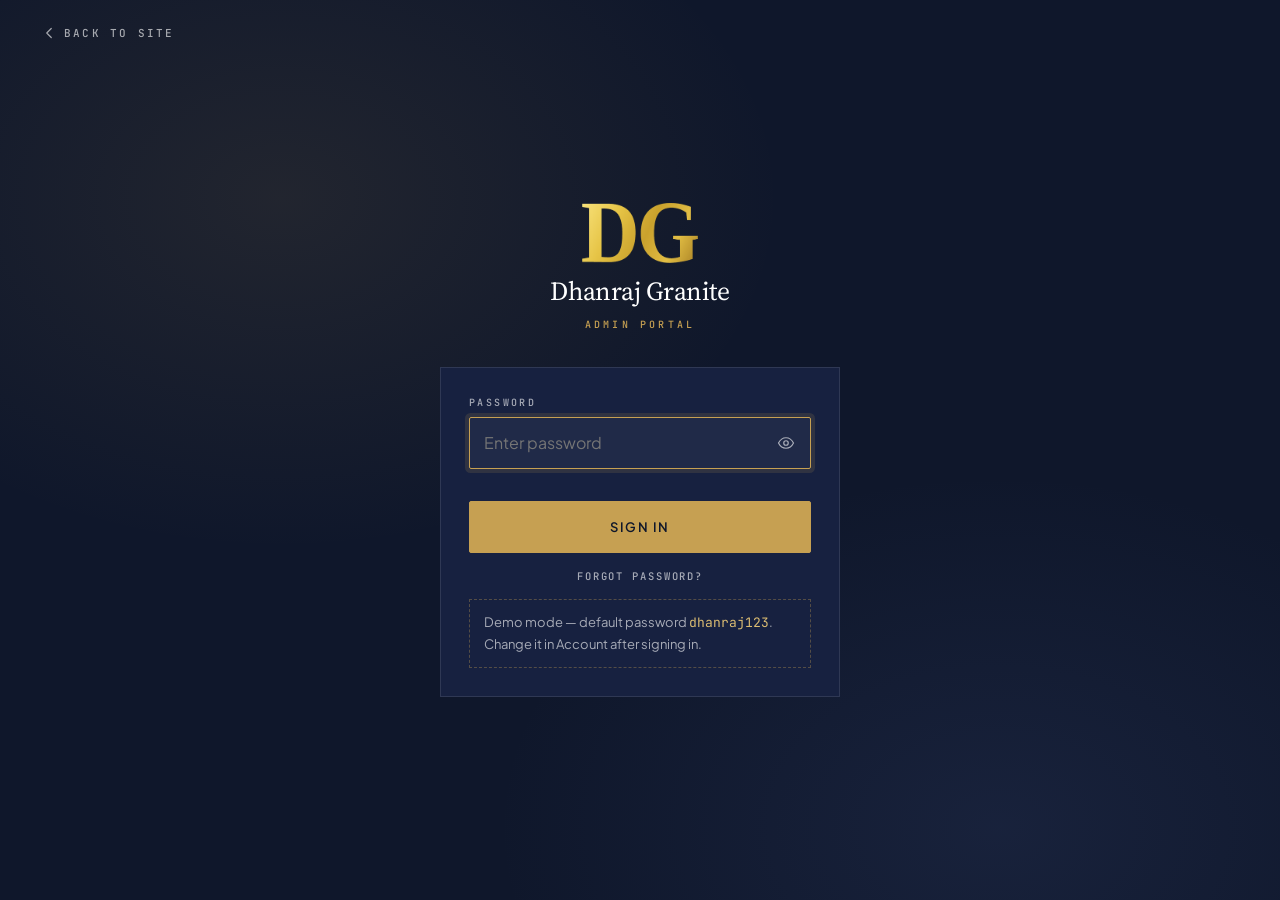
==== commit a47b1eb0: "Use real Dhanraj Granite photos, logo and multi-photo products; expand README - Import 18 products (" ====
--- a/admin.html
+++ b/admin.html
@@ -6,7 +6,8 @@
   <meta name="robots" content="noindex, nofollow">
   <title>Admin — Dhanraj Granite</title>
   <meta name="theme-color" content="#0f172b">
-  <link rel="icon" href="data:image/svg+xml,%3Csvg xmlns='http://www.w3.org/2000/svg' viewBox='0 0 64 64'%3E%3Crect width='64' height='64' rx='12' fill='%230f172b'/%3E%3Ctext x='50%25' y='56%25' text-anchor='middle' dominant-baseline='middle' font-family='Georgia,serif' font-weight='700' font-size='30' fill='%23c6a052'%3EDG%3C/text%3E%3C/svg%3E">
+  <link rel="icon" type="image/png" href="assets/img/brand/favicon.png">
+  <link rel="apple-touch-icon" href="assets/img/brand/apple-touch-icon.png">
   <link rel="preconnect" href="https://fonts.googleapis.com">
   <link rel="preconnect" href="https://fonts.gstatic.com" crossorigin>
   <link rel="stylesheet" href="https://fonts.googleapis.com/css2?family=JetBrains+Mono:wght@400;500&family=Plus+Jakarta+Sans:wght@300;400;500;600&family=Source+Serif+4:ital,opsz,wght@0,8..60,300;0,8..60,400;0,8..60,600;1,8..60,400&display=swap">
@@ -14,7 +15,7 @@
   <link rel="stylesheet" href="assets/css/admin.css">
 </head>
 <body class="admin">
-  <div id="root"><div class="ad-boot"><span class="logo__mark">DG</span></div></div>
+  <div id="root"><div class="ad-boot"><img class="ad-mono" src="assets/img/brand/monogram.png" alt="DG"></div></div>
   <div class="drawer" id="drawer" aria-hidden="true">
     <div class="drawer__scrim" data-dclose></div>
     <aside class="drawer__panel" role="dialog" aria-modal="true" aria-labelledby="drawerTitle"></aside>
--- a/assets/css/main.css
+++ b/assets/css/main.css
@@ -73,6 +73,9 @@
 .logo__word { display: flex; flex-direction: column; gap: 3px; padding-left: 10px; border-left: 1px solid rgba(198, 160, 82, 0.55); }
 .logo__word b { font: 600 12px/1 var(--serif); letter-spacing: 0.16em; color: var(--gold-2); }
 .logo__word i { font: 400 12px/1 var(--serif); letter-spacing: 0.24em; color: var(--gold); font-style: normal; }
+.logo__img { display: block; height: 40px; width: auto; max-width: 220px; object-fit: contain; }
+.logo--lg .logo__img { height: 64px; max-width: 300px; }
+@media (max-width: 960px) { .header .logo__img { height: 34px; } }
 .logo--lg .logo__mark { font-size: 52px; }
 .logo--lg .logo__word b, .logo--lg .logo__word i { font-size: 18px; }
 
@@ -350,6 +353,12 @@
   -webkit-backdrop-filter: blur(6px);
   backdrop-filter: blur(6px);
 }
+.card__count {
+  position: absolute; right: 12px; bottom: 12px; z-index: 1;
+  padding: 5px 9px;
+  background: rgba(255, 255, 255, 0.9); color: var(--navy);
+  font: 500 9.5px/1 var(--mono); letter-spacing: 0.12em; text-transform: uppercase;
+}
 .card__peek {
   position: absolute; right: 12px; top: 12px; z-index: 1;
   width: 40px; height: 40px; border-radius: 50%;
@@ -361,7 +370,7 @@
 .card:hover .card__peek { opacity: 1; transform: none; }
 .card__body { padding-top: 16px; }
 .card__title { font: 400 clamp(19px, 2vw, 23px)/1.2 var(--serif); }
-.card__meta { margin-top: 6px; font: 400 10.5px/1.5 var(--mono); letter-spacing: 0.18em; text-transform: uppercase; color: var(--muted); }
+.card__meta { margin-top: 6px; font: 400 10.5px/1.5 var(--mono); letter-spacing: 0.18em; text-transform: uppercase; color: var(--muted); white-space: nowrap; overflow: hidden; text-overflow: ellipsis; }
 .card__actions { display: flex; align-items: center; justify-content: space-between; gap: 10px; margin-top: 14px; padding-top: 14px; border-top: 1px solid var(--line); }
 .card__actions .specs { font: 500 11px var(--mono); letter-spacing: 0.18em; text-transform: uppercase; color: var(--ink); transition: color 0.3s; }
 .card__actions .specs:hover { color: var(--gold); }
@@ -381,6 +390,7 @@
   .pill-wa span { display: none; }
   .pill-wa { padding: 8px; }
   .card__tag { left: 8px; bottom: 8px; font-size: 8.5px; padding: 5px 7px; }
+  .card__count { right: 8px; bottom: 8px; font-size: 8.5px; padding: 5px 7px; }
 }
 
 /* catalogue tools */
@@ -576,8 +586,23 @@
 .modal__close:hover { transform: rotate(90deg); background: #fff; }
 
 .qv { display: grid; grid-template-columns: 1.1fr 1fr; }
-.qv__media { background: var(--stone); min-height: 100%; position: relative; }
-.qv__media img { width: 100%; height: 100%; object-fit: cover; min-height: 420px; }
+.qv__media { background: var(--stone); min-height: 100%; position: relative; display: flex; flex-direction: column; }
+.qv__main { position: relative; display: block; flex: 1; width: 100%; overflow: hidden; cursor: zoom-in; }
+.qv__main img { width: 100%; height: 100%; object-fit: cover; min-height: 420px; transition: transform 1.2s var(--ease), opacity 0.5s var(--ease-soft); }
+.qv__main:hover img { transform: scale(1.03); }
+.qv__zoom {
+  position: absolute; left: 14px; bottom: 14px;
+  display: inline-flex; align-items: center; gap: 6px;
+  padding: 7px 11px; background: rgba(15, 23, 43, 0.75); color: #fff;
+  font: 500 9.5px var(--mono); letter-spacing: 0.16em; text-transform: uppercase;
+  -webkit-backdrop-filter: blur(6px); backdrop-filter: blur(6px);
+}
+.qv__zoom svg { width: 13px; height: 13px; }
+.qv__thumbs { display: flex; gap: 8px; padding: 10px; background: var(--paper-2); overflow-x: auto; }
+.qv__thumbs button { flex: none; width: 64px; height: 48px; overflow: hidden; opacity: 0.55; outline: 2px solid transparent; outline-offset: -2px; transition: opacity 0.3s, outline-color 0.3s; }
+.qv__thumbs button.is-on, .qv__thumbs button:hover { opacity: 1; }
+.qv__thumbs button.is-on { outline-color: var(--gold); }
+.qv__thumbs img { width: 100%; height: 100%; object-fit: cover; }
 .qv__body { padding: clamp(28px, 4vw, 48px); display: flex; flex-direction: column; }
 .qv__body h2 { font-size: clamp(30px, 3.6vw, 42px); margin: 12px 0 8px; }
 .qv__body .desc { color: var(--muted); margin-top: 6px; }
@@ -590,7 +615,7 @@
   .modal { padding: 0; place-items: end center; }
   .modal__panel { max-height: 92vh; max-height: 92dvh; transform: translateY(100%); border-radius: 14px 14px 0 0; }
   .qv { grid-template-columns: 1fr; }
-  .qv__media img { min-height: 0; aspect-ratio: 4 / 3; }
+  .qv__main img { min-height: 0; aspect-ratio: 4 / 3; }
   .qv__actions { position: sticky; bottom: 0; background: var(--paper); padding: 14px 0 calc(4px + env(safe-area-inset-bottom)); margin: 0 -2px; }
 }
 @media (max-width: 400px) { .qv__actions { grid-template-columns: 1fr; } }
--- a/assets/css/admin.css
+++ b/assets/css/admin.css
@@ -2,7 +2,10 @@
 
 body.admin { background: var(--paper); min-height: 100vh; }
 .ad-boot { min-height: 100vh; display: grid; place-items: center; background: var(--navy); }
-.ad-boot .logo__mark { font-size: 56px; animation: pulse 1.6s ease-in-out infinite; }
+.ad-mono { display: block; height: 34px; width: auto; }
+.ad-boot .ad-mono { height: 64px; animation: pulse 1.6s ease-in-out infinite; }
+.login__box .ad-mono { height: 60px; margin: 0 auto; }
+@media (max-width: 720px) { .ad-brand .ad-mono { height: 28px; } }
 @keyframes pulse { 50% { opacity: 0.4; } }
 
 /* ---------------------------------------------------------------- login */
@@ -169,6 +172,23 @@
 .imgfield__row input { flex: 1; min-height: 42px !important; font-size: 14px !important; }
 .imgfield__row .btn { min-height: 42px; }
 
+.multi { display: grid; gap: 10px; }
+.multi__grid { display: grid; grid-template-columns: repeat(auto-fill, minmax(96px, 1fr)); gap: 8px; }
+.multi__item, .multi__add { position: relative; aspect-ratio: 1; background: var(--stone); overflow: hidden; }
+.multi__item img { width: 100%; height: 100%; object-fit: cover; }
+.multi__item--busy { display: grid; place-items: center; }
+.multi__item--busy span { width: 22px; height: 22px; border: 2px solid var(--gold); border-right-color: transparent; border-radius: 50%; animation: spin 0.8s linear infinite; }
+.multi__btn { position: absolute; top: 4px; width: 28px; height: 28px; border-radius: 50%; display: grid; place-items: center; background: rgba(15, 23, 43, 0.75); color: #fff; }
+.multi__btn svg { width: 14px; height: 14px; }
+.multi__btn--l { left: 4px; }
+.multi__btn--x { right: 4px; }
+.multi__btn--x:hover { background: #b8382a; }
+.multi__item:first-child .multi__btn--l { display: none; }
+.multi__add { display: flex; flex-direction: column; align-items: center; justify-content: center; gap: 4px; border: 1.5px dashed #cfc8b9; background: #fff; color: var(--muted); font: 500 10px var(--mono); letter-spacing: 0.16em; text-transform: uppercase; cursor: pointer; transition: border-color 0.3s, color 0.3s; }
+.multi__add:hover { border-color: var(--gold); color: var(--ink); }
+.multi__add input { position: absolute; inset: 0; opacity: 0; cursor: pointer; }
+.multi input[data-multiurl] { min-height: 42px; font-size: 14px; }
+
 /* settings */
 .set-nav { display: flex; gap: 8px; flex-wrap: wrap; margin-bottom: 24px; }
 .set-card { background: #fff; border: 1px solid var(--line); padding: clamp(20px, 3vw, 32px); margin-bottom: 20px; }
